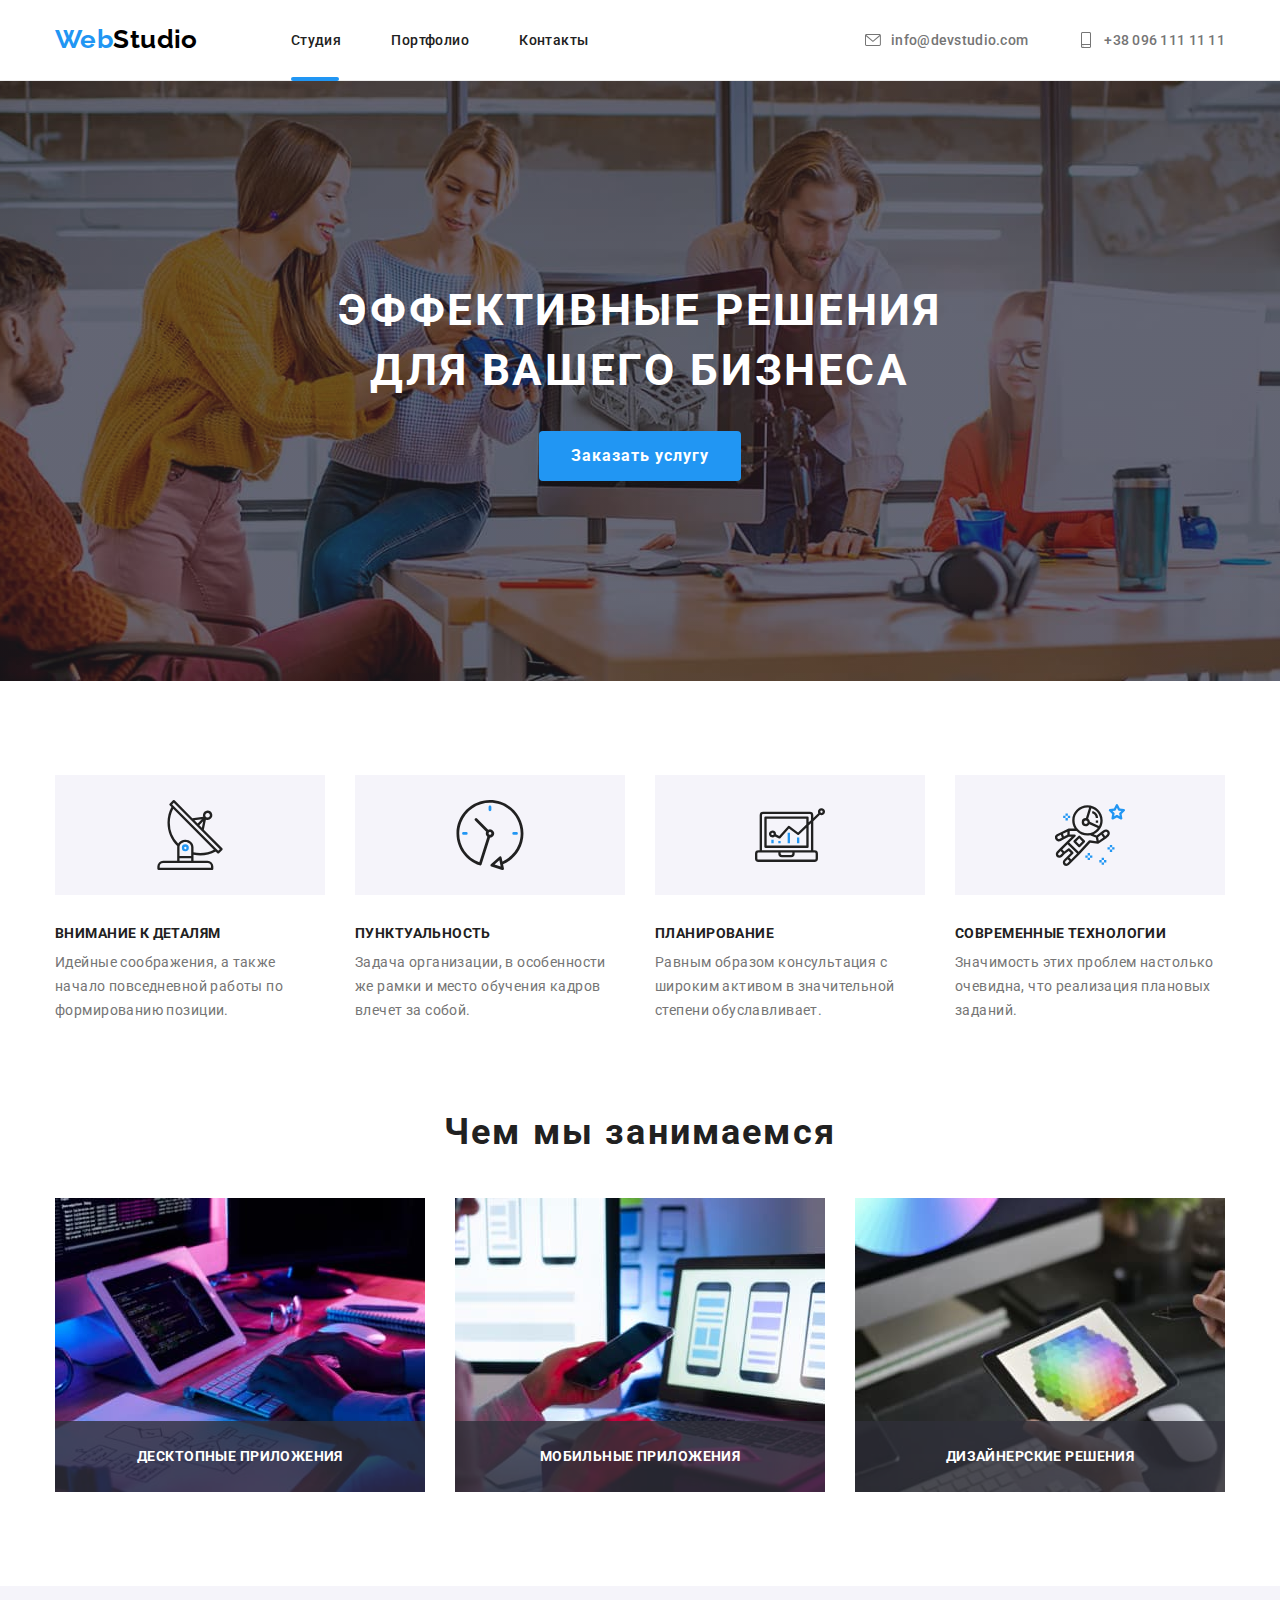
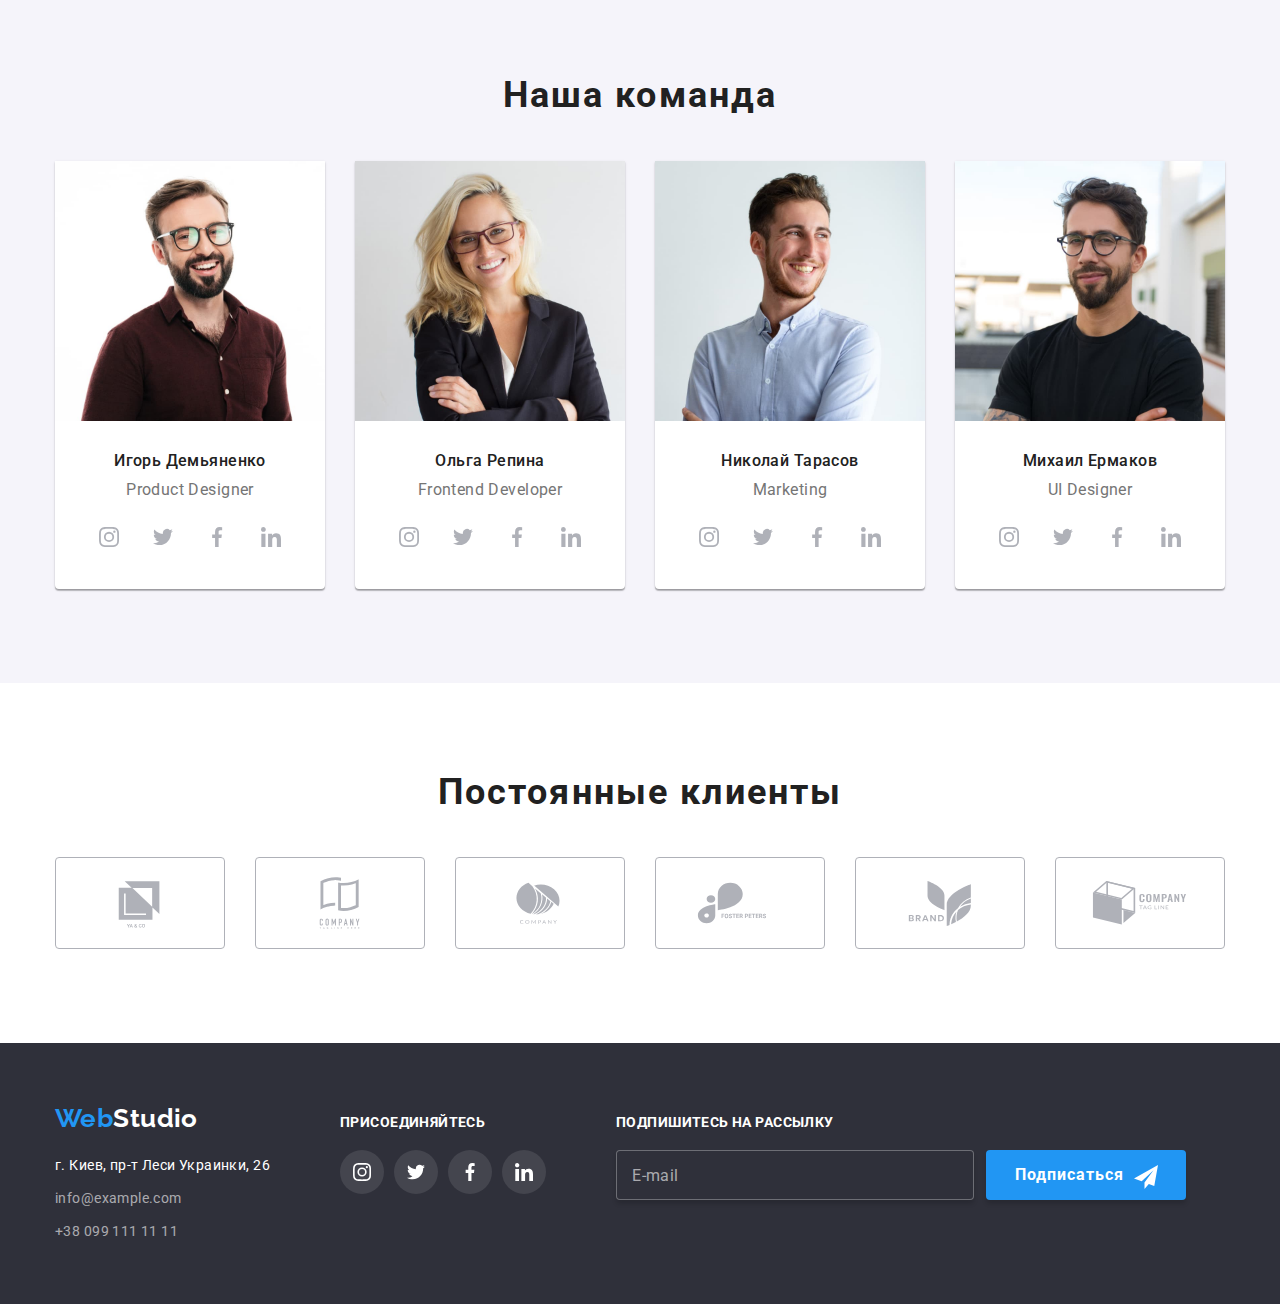
==== index.html @ ffccc37c "Зроблено БЕМ" ====
<!DOCTYPE html>
<html lang="ru-UA">
<head>
    <meta charset="UTF-8">
    <meta http-equiv="X-UA-Compatible" content="IE=edge">
    <meta name="viewport" content="width=device-width, initial-scale=1.0">
    <title>Студия</title>
    <link rel="preconnect" href="https://fonts.googleapis.com">
    <link rel="preconnect" href="https://fonts.gstatic.com" crossorigin>
    <link href="https://fonts.googleapis.com/css2?family=Raleway:wght@700&family=Roboto:wght@400;500;700;900&display=swap" rel="stylesheet">
    <link rel="stylesheet" href="https://cdnjs.cloudflare.com/ajax/libs/modern-normalize/1.1.0/modern-normalize.min.css">
    <link rel="stylesheet" href="./сss/styles.css">
    <link rel="stylesheet" href="./css/main.min.css">
</head>
<body>
    <header class="header">
        <div class="container">
            <div class="header-inner">
                <nav class="nav">
                    <a class="logo-header" href="/index.html">Web<span class="logo-header-text">Studio</span></a>
                    <ul class="nav-menu">
                        <li class="nav-menu__item">
                            <div class="nav-link">
                                <a class="nav-menu__link current" href="./index.html">Студия</a>
                            </div>
                        </li>
                        <li class="nav-menu__item">
                            <a class="nav-menu__link" href="./portfolio.html">Портфолио</a>
                        </li>
                        <li class="nav-menu__item">
                            <a class="nav-menu__link"  href="#">Контакты</a>
                        </li>
                    </ul>
                </nav>
                    <ul class="menu-сontacts">
                        <li class="menu-contacts__item">
                            <a class="menu-contacts__link" href="mailto:info@devstudio.com">
                                <svg class="menu-contacts__icon" aria-hidden="true">
                                    <use href="./images/icons.svg#icon-envelope"></use>
                                </svg>
                                info@devstudio.com
                            </a>
                        </li>
                        <li class="menu-contacts__item">                            
                            <a class="menu-contacts__link" href="tel:+380961111111">
                                <svg class="menu-contacts__icon" aria-hidden="true">
                                    <use href="./images/icons.svg#icon-smartphone"></use>
                                </svg>
                                +38 096 111 11 11
                        </a>
                        </li>
                    </ul>
            </div>
        </div>  
    </header>
    <main class="main">
        <section class="hero-section section overlay">
            <div class="container">
                <h1 class="hero-section__title">Эффективные решения для вашего бизнеса</h1>
                <button class="hero-section__button" type="button" data-modal-open >Заказать услугу</button>
            </div>
        </section>
        <section class="especially-section section">
            <div class="container">
                <h2 class="title visually-hidden">Особенности</h2>
            <ul class="especially-section__list">
                <li class="especially-section__item"> 
                    <div class="especially-item">
                        <svg class="especiall-item__icon">
                            <use href="./images/icons.svg#icon-antenna"></use>
                        </svg>
                    </div>
                    <h3 class="especially-section__name">Внимание к деталям</h3>
                    <p class="especially-section__text">Идейные соображения, а также начало повседневной работы по формированию позиции.</p>
                </li>
                <li class="especially-section__item"> 
                    <div class="especially-item">
                        <svg class="especiall-item__icon">
                            <use href="./images/icons.svg#icon-clock"></use>
                        </svg>
                    </div>
                    <h3 class="especially-section__name">Пунктуальность</h3>
                    <p class="especially-section__text">Задача организации, в особенности же рамки и место обучения кадров влечет за собой.</p>    
                </li>
                <li class="especially-section__item">
                    <div class="especially-item">
                        <svg class="especiall-item__icon">
                            <use href="./images/icons.svg#icon-diagram"></use>
                        </svg>
                    </div>
                    <h3 class="especially-section__name">Планирование</h3>
                    <p class="especially-section__text">Равным образом консультация с широким активом в значительной степени обуславливает.</p>
                </li>
                <li class="especially-section__item"> 
                    <div class="especially-item">
                        <svg class="especiall-item__icon">
                            <use href="./images/icons.svg#icon-astronaut"></use>
                        </svg>
                    </div>
                    <h3 class="especially-section__name">Современные технологии</h3>
                    <p class="especially-section__text">Значимость этих проблем настолько очевидна, что реализация плановых заданий.</p>
                </li>
            </ul>
            </div>
        </section>
        <section class="do-section do-section-do section">
            <div class="container">
                <h2 class="title">Чем мы занимаемся</h2>
                <ul class="do-section__list">
                    <li class="do-section__item">
                        <div class="do-thumb">
                            <img src="./images/box1.jpg" width="370" height="295" alt="Десктопные приложения">
                            <div class="do-thumb__list">
                            <p class="do-thumb__description">Десктопные приложения</p>
                            </div>
                        </div>
                    </li>
                    <li class="do-section__item">
                        <div class="do-thumb">
                            <img src="./images/box2.jpg" width="370" height="295" alt="Мобильные приложения">
                            <div class="do-thumb__list">
                            <p class="do-thumb__description">Мобильные приложения</p>
                            </div>
                        </div>
                    </li>
                    <li class="do-section__item">
                        <div class="do-thumb">
                            <img src="./images/box3.jpg" width="370" height="295" alt="Дизайнерские решения">
                            <div class="do-thumb__list">
                            <p class="do-thumb__description">Дизайнерские решения</p>
                            </div>
                        </div>
                    </li>
                </ul>
            </div>          
        </section>
        <section class="comand-section section">
            <div class="container">
                <h2 class="title">Наша команда</h2>
                <ul class="comand-section__list">
                    <li class="comand-section__item">
                        <img class="comand-section__image" src="./images/img1.jpg" width="270" height="260" alt="Игорь Демьяненко Product Designer">
                        <h3 class="comand-section__subtitle">Игорь Демьяненко</h3>
                        <p class="comand-section__description">Product Designer</p>
                        <ul class="comand-section-actions__list">
                            <li class="comand-section-actions__item">
                                <a class="button-icon" href="#">
                                    <svg class="button-icon-social">
                                        <use href="./images/icons.svg#icon-instagram"></use>
                                    </svg>
                                </a>
                            </li>
                            <li class="comand-section-actions__item">
                                <a class="button-icon" href="#">
                                    <svg class="button-icon-social">
                                        <use href="./images/icons.svg#icon-twitter"></use>
                                    </svg>
                                </a>
                            </li>
                            <li class="comand-section-actions__item">
                                <a class="button-icon" href="#">
                                    <svg class="button-icon-social">
                                        <use href="./images/icons.svg#icon-facebook"></use>
                                    </svg>
                                </a>
                            </li>
                            <li class="comand-section-actions__item">
                                <a class="button-icon" href="#">
                                    <svg class="button-icon-social">
                                        <use href="./images/icons.svg#icon-linkedin"></use>
                                    </svg>
                                </a>
                            </li>          
                        </ul>
                    </li>
                    <li class="comand-section__item">
                        <img class="comand-section__image" src="./images/img2.jpg" width="270" height="260" alt="Ольга Репина Frontend Developer">
                        <h3 class="comand-section__subtitle">Ольга Репина</h3> 
                        <p class="comand-section__description">Frontend Developer</p>
                        <ul class="comand-section-actions__list">
                            <li class="comand-section-actions__item">
                                <a class="button-icon" href="#">
                                    <svg class="button-icon-social">
                                        <use href="./images/icons.svg#icon-instagram"></use>
                                    </svg>
                                </a>
                            </li>
                            <li class="comand-section-actions__item">
                                <a class="button-icon" href="#">
                                    <svg class="button-icon-social">
                                        <use href="./images/icons.svg#icon-twitter"></use>
                                    </svg>
                                </a>
                            </li>
                            <li class="comand-section-actions__item">
                                <a class="button-icon" href="#">
                                    <svg class="button-icon-social">
                                        <use href="./images/icons.svg#icon-facebook"></use>
                                    </svg>
                                </a>
                            </li>
                            <li class="comand-section-actions__item">
                                <a class="button-icon" href="#">
                                    <svg class="button-icon-social">
                                        <use href="./images/icons.svg#icon-linkedin"></use>
                                    </svg>
                                </a>
                            </li>          
                        </ul>
                    </li>
                    <li class="comand-section__item">
                        <img class="comand-section__image" src="./images/img3.jpg" width="270" height="260" alt="Николай Тарасов Marketing">
                        <h3 class="comand-section__subtitle">Николай Тарасов</h3>
                        <p class="comand-section__description">Marketing</p>
                        <ul class="comand-section-actions__list">
                            <li class="comand-section-actions__item">
                                <a class="button-icon" href="#">
                                    <svg class="button-icon-social">
                                        <use href="./images/icons.svg#icon-instagram"></use>
                                    </svg>
                                </a>
                            </li>
                            <li class="comand-section-actions__item">
                                <a class="button-icon" href="#">
                                    <svg class="button-icon-social">
                                        <use href="./images/icons.svg#icon-twitter"></use>
                                    </svg>
                                </a>
                            </li>
                            <li class="comand-section-actions__item">
                                <a class="button-icon" href="#">
                                    <svg class="button-icon-social">
                                        <use href="./images/icons.svg#icon-facebook"></use>
                                    </svg>
                                </a>
                            </li>
                            <li class="comand-section-actions__item">
                                <a class="button-icon" href="#">
                                    <svg class="button-icon-social">
                                        <use href="./images/icons.svg#icon-linkedin"></use>
                                    </svg>
                                </a>
                            </li>          
                        </ul>
                    </li>
                    <li class="comand-section__item">
                        <img class="comand-section__image" src="./images/img4.jpg" width="270" height="260" alt="Михаил Ермаков UI Designer">
                        <h3 class="comand-section__subtitle">Михаил Ермаков</h3>
                        <p class="comand-section__description">UI Designer</p>   
                        <ul class="comand-section-actions__list">
                            <li class="comand-section-actions__item">
                                <a class="button-icon" href="#">
                                    <svg class="button-icon-social">
                                        <use href="./images/icons.svg#icon-instagram"></use>
                                    </svg>
                                </a>
                            </li>
                            <li class="comand-section-actions__item">
                                <a class="button-icon" href="#">
                                    <svg class="button-icon-social">
                                        <use href="./images/icons.svg#icon-twitter"></use>
                                    </svg>
                                </a>
                            </li>
                            <li class="comand-section-actions__item">
                                <a class="button-icon" href="#">
                                    <svg class="button-icon-social">
                                        <use href="./images/icons.svg#icon-facebook"></use>
                                    </svg>
                                </a>
                            </li>
                            <li class="comand-section-actions__item">
                                <a class="button-icon" href="#">
                                    <svg class="button-icon-social">
                                        <use href="./images/icons.svg#icon-linkedin"></use>
                                    </svg>
                                </a>
                            </li>          
                        </ul>
                    </li>
                </ul>
            </div>            
        </section>
        <section class="clients-section section">
            <div class="container">
                <h2 class="title">Постоянные клиенты</h2>
                <ul class="clients-sections__list">
                   <li class="clients-sections__item">
                    <a class="clients-sections__link">
                        <svg class="clients-sections__logo">
                            <use href="./images/icons.svg#icon-client1"></use>
                        </svg>
                    </a>
                   </li>  
                   <li class="clients-sections__item">
                    <a class="clients-sections__link">
                        <svg class="clients-sections__logo">
                            <use href="./images/icons.svg#icon-client2"></use>
                        </svg>
                    </a>
                   </li>  
                   <li class="clients-sections__item">
                    <a class="clients-sections__link">
                        <svg class="clients-sections__logo">
                            <use href="./images/icons.svg#icon-client3"></use>
                        </svg>
                    </a>
                   </li>  
                   <li class="clients-sections__item">
                    <a class="clients-sections__link">
                        <svg class="clients-sections__logo">
                            <use href="./images/icons.svg#icon-client4"></use>
                        </svg>
                    </a>
                   </li>  
                   <li class="clients-sections__item">
                    <a class="clients-sections__link">
                        <svg class="clients-sections__logo">
                            <use href="./images/icons.svg#icon-client5"></use>
                        </svg>
                    </a>
                   </li>  
                   <li class="clients-sections__item">
                    <a class="clients-sections__link">
                        <svg class="clients-sections__logo">
                            <use href="./images/icons.svg#icon-client6"></use>
                        </svg>
                    </a>
                   </li>   
                </ul>
            </div>          
        </section>
    </main>
    <footer class="footer">
        <div class="container container-footer">
            <div class="footer__inner">
                <a class="footer__logo" href="/index.html">Web<span class="logo-footer-text">Studio</span></a>
                <address class="footer-contacts">
                <ul class="footer-contacts__list" >
                   <li class="footer-contacts__item">
                    <a class="footer-contacts__link--start" href="#">г. Киев, пр-т Леси Украинки, 26</a>
                    </li>
                   <li class="footer-contacts__item">
                    <a class="footer-contacts__link" href="mailto:info@example.com">info@example.com</a>
                    </li>
                   <li class="footer-contacts__item">
                    <a class="footer-contacts__link" href="tel:+380991111111">+38 099 111 11 11</a>
                    </li>
                </ul>
                </address>
            </div>
            <div class="footer__inner">
                <p class="footer__description">присоединяйтесь</p>
                <ul class="footer-social__list">
                    <li class="footer-social__item">
                        <a class="footer-social__link" href="#">
                            <svg class="footer-social__icon">
                                <use href="./images/icons.svg#icon-instagram"></use>
                            </svg>
                        </a>
                    </li>
                    <li class="footer-social__item">
                         <a class="footer-social__link" href="#">
                            <svg class="footer-social__icon">
                                <use href="./images/icons.svg#icon-twitter"></use>
                            </svg>
                        </a>
                    </li>
                    <li class="footer-social__item">
                        <a class="footer-social__link" href="#">
                            <svg class="footer-social__icon">
                                <use href="./images/icons.svg#icon-facebook"></use>
                            </svg>
                        </a>
                    </li>
                    <li class="footer-social__item">
                        <a class="footer-social__link" href="#">
                            <svg class="footer-social__icon">
                                <use href="./images/icons.svg#icon-linkedin"></use>
                            </svg>
                        </a>
                    </li>          
                </ul>
            </div>
            <div class="footer__inner">
                <p class="footer__description">Подпишитесь на рассылку</p>
                <form class="footer__form" name="main-form-footer" autocomplete="on">
                    <div class="form-field-footer">
                        <label for="mail" class="form-field-footer__label"></label>
                        <input type="email" class="form-field-footer__input" name="mail" id="mail" placeholder="E-mail"/>
                    </div>
                    <div class="form-field-footer">
                        <button class="form-field-footer__button-submit" type="submit">Подписаться</button>
                        <svg class="form-field-footer__button-icon" aria-hidden="true">
                            <use href="./images/icons.svg#icon-icon-send"></use>
                        </svg>
                    </div>
                </form>                           
                
            </div>
        </div>       
    </footer> 
    <div class="backdrop is-hidden" data-modal>
        <div class="modal">
            <button class="modal__button" type="button" data-modal-close>
                <svg class="modal__button-close" aria-hidden="true">
                    <use href="./images/icons.svg#close-icon"></use>
                </svg>
            </button>
            <div class="modal-container">
                <p class="title-form">Оставьте свои данные, мы вам перезвоним</p>
                <form class="form modal-form" name="main-form" autocomplete="on">
                    <div class="form-field">
                        <label for="user-name" class="form-field__label">Имя</label>
                        <input type="text" class="form-field__input"  name="user-name" id="user-name" placeholder=" "/>
                        <svg class="form-field__modal-icon" aria-hidden="true">
                            <use href="./images/icons.svg#icon-person-modal"></use>
                        </svg>
                    </div>

                    <div class="form-field">
                        <label for="tel" class="form-field__label">Телефон</label>
                        <input type="tel" class="form-field__input" name="tel" id="tel" placeholder=" "/>
                        <svg class="form-field__modal-icon" aria-hidden="true">
                            <use href="./images/icons.svg#icon-phone-modal"></use>
                        </svg>
                    </div>

                    <div class="form-field">
                        <label for="email" class="form-field__label">Почта</label>
                        <input type="email" class="form-field__input" name="mail" id="email" placeholder=" "/>
                        <svg class="form-field__modal-icon" aria-hidden="true">
                            <use href="./images/icons.svg#icon-email-modal"></use>
                        </svg>
                    </div>
                    <div class="form-field">
                        <label for="coment" class="form-field__label">Комментарий</label>
                        <textarea class="form-field__coment" name="coment" id="coment" rows="1" placeholder="Введите текст"></textarea>
                    </div>               
                    <div class="form-field-checkbox">
                        <label class="checkbox">
                            <input type="checkbox" class="checkbox__input visually-hidden"  name="terms-condition" value="html"/>
                            <svg class="checkbox__icon" aria-hidden="true">
                                <use href="./images/icons.svg#icon-icon-check"></use>
                            </svg>
                            <span class="checkbox__description">Соглашаюсь с рассылкой и принимаю</span> 
                            <a class="checkbox__link" href="#">Условия договора</a>
                            
                        </label>                                                                          
                    </div>
                    <div class="form-field">
                        <button class="button-modal-submit" type="submit">Отправить</button>
                    </div>
                </form>                    
            </div>
        </div>
    </div>


    <script src="./modal.js"></script>  
</body>
</html>
---- сss/styles.css ----
/* Variables */
:root {
    --color-primary: #212121;
    --color-secondary: #FFFFFF;
    --color: #2196F3;
    --color-third: #757575;
    --color-fourth: rgba(255, 255, 255, 0.6);
    --color-logo-header: #000000;
    --color-logo-footer: #FFFFFF;
    --color-background-primary: #E5E5E5;  
    --color-background-secondary: #2F303A;
    --color-background-third: #FFFFFF;
    --color-background-fourth: #2196F3;
    --color-background-fifth: #F5F4FA;
    --font-family-primary: 'Roboto', sans-serif;
    --font-family-logo: 'Raleway', sans-serif;
    --color-border: #EEEEEE;
    --color-border-hover: #2196F3;
    --color-background-border: #FFFFFF;
    --color-background-images-comand: #FFFFFF;   
    --color-background-border-header: #ECECEC;
    --color-background-icon: #FFFFFF; 
    --color-background-icon-hover: #2196F3;
    --color-icon: #AFB1B8;
    --color-icon-hover: #FFFFFF;
    --color-background-icon-antenna: #F5F4FA;
    --color-border-icon: #AFB1B8;
    --color-icon-smartphone: #757575;
    --color-icon-clients: #AFB1B8;
    --color-icon-clients-hover: #2196F3;
    --color-icon-footer: #FFFFFF;
    --color-portfolio-overlay-text: #FFFFFF;
    --color-background-modal: #FFFFFF;
    --color-background-button-modal: #FFFFFF;
    --color-link-underline: #2196F3;
    --color-do-text: #FFFFFF;
    --color-modal-form-text: #757575;
    --color-modal-form-text-title: #212121;
    --color-modal-button-submit-text: #FFFFFF;
    --color-background-modal-button-submit: #2196F3;
    --color-footer-button-submit-text: #FFFFFF;
    --color-background-footer-button-submit: #2196F3;
    --color-footer-email-text:  rgba(255, 255, 255, 0.6);
    --color-border-modal-input: #2196F3;
    --color-modal-icon: #212121;
    --color-modal-icon-X: #2196F3;
    --color-modal-icon-focus: #2196F3;
    --color-footer-form-icon: #FFFFFF;
    --color-background-modal-icon-checkbox: #2196F3;
    --color-modal-icon-border: #212121;
    --color-modal-icon-checkbox: #FFFFFF;
    --color-modal-link-text: #2196F3;
}


/* Normalize */
html {
    box-sizing: border-box;
    }
 
*,
*::before,
*::after {
    box-sizing: inherit;
}

/* Стили для обнуления верхних отступов у элементов */
h1,
h2,
h3,
h4,
h5,
h6,
p {
    margin: 0;
}

/* Класс для обнуления базовых свойств у списков (ul) 
nav-menu
menu-сontacts
subtitle
image
title-images
address-contacts
filters-item
title-project
address-contacts */
.list {
    list-style: none;
    margin: 0;
    padding: 0;
}

.nav-menu {
    list-style: none;
    margin-right: 0px;
    margin: 0;
}
.
/* Класс для обнуления базовых свойств у ссылок */
.link {
    text-decoration: none;
    color: inherit;
}

/* Свойства для корректного отображения картинок */
img {
    display: block;
    max-width: 100%;
    height: auto;
}

/* Свойства для обнуления курсива у address */
address {
    font-style: normal;
}

ul, ol {
    margin: 0;
    padding: 0;
    list-style-type: none;
}

.do-section-do {
    padding-top: 0;
}

/* Base */
body {
    font-family: var(--font-family-primary);
    color: var(--color-primary);
    background-color: var(--color-secondary);
    font-size: 14px;
    letter-spacing: 0.03em;
}

/* Layouts */
.container {
    width: 1200px;
    margin: 0 auto;
    padding: 0 15px;
}
   
.section {
    background-color: var(--color-secondary) ;
     
}

.section-portfolio {
    background-color: var(--color-secondary);
    padding-top: 100px;
    padding-bottom: 94px;
}

/* UI */
.logo-header {
    font-family: var(--font-family-logo);
    color: var(--color-background-fourth);
    font-weight: 700;
    font-size: 26px;
    line-height: 1.1923;
    text-decoration: none;
    display: block;
    padding-top: 24px;
    padding-bottom: 25px;
    margin-right: 93px;
}

.logo-header-text {
    font-family: var(--font-family-logo);
    color: var(--color-logo-header);
    font-weight: 700;
    font-size: 26px;
    line-height: 1.1923;
    text-decoration: none;
}

.especially-section {
    padding-top: 94px;
    padding-bottom: 94px;
    background-color: var(--color-secondary);
}

.hero-section__title {
    color: var(--color-secondary);
    font-family: var(--font-family-primary);
    font-size: 44px;
    line-height: 1.3636;
    text-align: center;
    letter-spacing: 0.06em;
    text-transform: uppercase;
    max-width: 696px;
    margin: 0 auto;
    margin-bottom: 30px;
}

.title {
    color: var(--color-primary);
    font-family: var(--font-family-primary);
    font-size: 36px;
    line-height: 0.8571;
    text-align: center;
    font-weight: 700;
    letter-spacing: 0.06em;
    margin-bottom: 50px;
}

.visually-hidden {
    position: absolute;
    width: 1px;
    height: 1px;
    margin: -1px;
    border: 0;
    padding: 0;    
    white-space: nowrap;
    clip-path: inset(100%);
    clip: rect(0 0 0 0);
    overflow: hidden;
}   

.hero-section__button {
    padding: 10px 32px;
    color: var(--color-secondary) ;
    background-color: var(--color-background-fourth);
    border: none;
    border-radius: 4px;
    text-align: center;
    font-family: inherit;
    line-height: 1.875;
    font-weight: 700;
    font-size: 16px;
    letter-spacing: 0.06em;
    cursor: pointer;
    display: inline-block;
    margin: 0 auto;
     
    transition: box-shadow 250ms cubic-bezier(0.4, 0, 0.2, 1);
    
}

.hero-section__button:hover {
    box-shadow: 0px 4px 4px rgba(0, 0, 0, 0.15);
}    

.hero-section__button:focus {
    box-shadow: 0px 4px 4px rgba(0, 0, 0, 0.15);
} 

.hero-section__button:active {
    background-color: var(--color-background-fourth);
} 

/* Header */
header {
    background-color: var(--color-background-third);   
    border-bottom: 1px solid var(--color-background-border-header);     
}

.header-inner {
    align-items: center;
    display: flex;
}

/* Menu */
.nav {
    display: flex;
    align-items: center;
}

.nav-menu {
    display: flex;
    align-items: center;
}

.nav-menu__item {
    display: inline-block;
}

.nav-menu__item + .nav-menu__item {
    margin-left: 50px;    
}

.nav-menu__link {
    color: var(--color-primary);
    text-decoration: none;
    line-height: 1.1428;
    font-weight: 500;
    text-align: left;
    display: block;
    padding-top: 32px;
    padding-bottom: 32px;

    transition: color 250ms cubic-bezier(0.4, 0, 0.2, 1);
}

.nav-menu__link:hover {
    color: var(--color);
}

.nav-menu_link:focus {
    color: var(--color);
}

.nav-menu .nav-menu_link.current {
    color: var(--color);
}

/* Menu-contacs */
.menu-сontacts {
    display: flex;
    align-items: center;
    margin-left: auto;
}

.menu-contacts__item + .menu-contacts__item {
    margin-left: 50px;
}

.menu-contacts__link {
    color: var(--color-third);
    text-decoration: none;
    line-height: 1.1428;
    font-weight: 500;
    text-align: left;
    display: flex;
    align-items: center;
    padding-top: 32px;
    padding-bottom: 32px;
    letter-spacing: 0.02em;

    transition: fill 250ms cubic-bezier(0.4, 0, 0.2, 1);
}


.menu-contacts__link:hover {
    color: var(--color);
}

.mmenu-contacts__link:focus {
    color: var(--color);
}

/* Hero section */

.main {

}

.overlay {
    height: 600px;
    max-width: 1600px;
    margin-left: auto;
    margin-right: auto;
    background-image: 
        linear-gradient(
        to right,
        rgba(47, 48, 58, 0.4),
        rgba(47, 48, 58, 0.4)
       ),
       url(../images/Img\ header.jpg);
    background-size: cover;
    background-repeat: no-repeat;
    background-position: center;
    
}

.hero-section {
    background-color: var(--color-background-secondary);
    text-align: center;
    padding-top: 200px;
    padding-bottom: 200px;
}

.hero-title {
    color: var(--color-secondary);
    font-size: 44px;
    text-align: center;
    line-height: 1.3636;
    text-align: center;
    background-color: var(--color-background-secondary);
}

.comand-section {
    background-color: var(--color-background-fifth);
    padding-top: 94px;
    padding-bottom: 94px;
}

.especially-section__list {
    display: flex;
    flex-wrap: wrap;
}

.especially-section__item {
    max-width: 270px;
    margin: 0 auto;
}

.especially-section__item + .especially-section__item {
    margin-left: 30px;  
}

.especially-section__name {
    text-transform: uppercase;
    font-family: var(--font-family-primary);
    color: var(--color-primary);
    font-weight: 700;
    font-size: 14px;
    line-height: 1.1428;
    text-align: left;
    margin-bottom: 10px;
}

.especially-section__text {
    font-family: var(--font-family-primary);
    color: var(--color-third);
    font-weight: 400;
    line-height: 1.7142;
    text-align: left;
}

.do-section {
    padding-top: 0px;
    padding-bottom: 94px;
}

.do-section__list {
    display: flex;
}

.comand-section__image {
    margin-bottom: 30px;
}

.do-section__item {
    flex-wrap: wrap;
}

.do-section__item + .do-section__item {
    margin-left: 30px;
}

.comand-section__list {
    display: flex;
}

.comand-section__item {
    box-shadow: 0px 1px 3px rgba(0, 0, 0, 0.12), 0px 1px 1px rgba(0, 0, 0, 0.14), 0px 2px 1px rgba(0, 0, 0, 0.2);
    border-radius: 0px 0px 4px 4px;
    background-color: var(--color-background-images-comand);
}

.comand-section__item + .comand-section__item {
    margin-left: 30px;
}

.portfolio-thumb__image {
    display: block;
}

.comand-section__subtitle {
    font-family: var(--font-family-primary);
    color: var(--color-primary) ;
    font-weight: 500;
    Font-size: 16px;
    line-height: 1.1875;
    text-align: center;
    margin-bottom: 10px;
}

.comand-section__description {
    font-family: var(--font-family-primary);
    color: var(--color-third) ;
    font-weight: 400;
    font-size: 16px;
    line-height: 1.1875;
    text-align: center;
    margin-bottom: 16px;
}

/* Icon */
.menu-contacts__icon {
    width: 16px;
    height: 16px;
    margin-right: 10px;
    fill: var(--color-icon-smartphone);
  
}

.menu-contacts__link:hover .menu-contacts__icon {
    fill: var(--color-background-icon-hover);
}

.comand-section-actions__list {
    display: flex;
    justify-content: center;
    align-items: center;
    padding: 0;
    margin: 0;
    list-style: none;
    margin-bottom: 30px;
}


.button-icon {
    fill: var(--color-icon);
    background-color: var(--color-background-icon);
    border: none;
    border-radius: 50%;
    display: flex;
    justify-content: center;
    align-items: center;
    margin: 0 auto;
    width: 100%;
    height: 100%;
    cursor: pointer; 

    transition: background-color 250ms cubic-bezier(0.4, 0, 0.2, 1), fill 250ms cubic-bezier(0.4, 0, 0.2, 1);
}

.button-icon-social {
    width: 20px;
    height: 20px;
    fill: var(--color-icon);

    transition: background-color 250ms cubic-bezier(0.4, 0, 0.2, 1), fill 250ms cubic-bezier(0.4, 0, 0.2, 1);
}

.button-icon:hover,
.button-icon:focus {
    background-color: var(--color-background-icon-hover);
    fill: var(--color-icon-hover); }

.button-icon-social:hover,
.button-icon-social:focus {
    fill: var(--color-icon-hover);
    
}

.button-icon:hover .button-icon-social,
.button-icon:focus .button-icon-social {
    fill: var(--color-icon-hover);
    
}

.comand-section-actions__item {
    display: flex;
    width: 44px;
    height: 44px;
    
}

.comand-section-actions__item + .comand-section-actions__item {
    margin-left: 10px;
}



.especially-item {
    color: var(--color-secondary) ;
    background-color: var(--color-background-icon-antenna);
    width: 270px;
    height: 120px; 
    margin-bottom: 30px;
    justify-content: center;
    display: flex;
    align-items: center;
}



.especiall-item__icon {
    width: 70px;
    height: 70px;
   
}





/* Постоянные клиенты */
.clients-section {
    padding-top: 94px;
    padding-bottom: 94px;
}

.clients-sections__list {
    display: flex;
}

.clients-sections__item {
    flex-wrap: wrap;
    padding: 0;
    margin: 0;
    border-radius: 4px;
    border: 1px solid var(--color-border-icon);
    width: 170px;
    height: 92px;
    display: flex;
    fill: var(--color-icon-clients) ;

    transition: fill 250ms cubic-bezier(0.4, 0, 0.2, 1), border 250ms cubic-bezier(0.4, 0, 0.2, 1);
}

.clients-sections__item:hover,
.clients-sections__item:focus {
    fill: var(--color-icon-clients-hover) ;
    border: 1px solid var(--color-border-hover);
}

.clients-sections__item + .clients-sections__item {
margin-left: 30px;
}

.clients-sections__logo {
    width: 106px;
    height: 60px;
    list-style: none;
}

.clients-sections__link {
    display: flex;
    justify-content: center;
    align-items: center;
    width: 170px;
    height: 92px;
}




/* Portfolio */
.section-portfolio__button-filter {
    color: var(--color-primary) ;
    background-color: var(--color-background-fifth);
    border-radius: 4px;
    border: 1px solid var(--color-border);
    text-align: center;
    font-family: inherit;
    line-height: 1.625;
    font-weight: 500;
    font-size: 16px;
    letter-spacing: 0.03em;
    cursor: pointer;
    padding: 6px 22px;

    transition: background-color 250ms cubic-bezier(0.4, 0, 0.2, 1),
                color 250ms cubic-bezier(0.4, 0, 0.2, 1),
                border 250ms cubic-bezier(0.4, 0, 0.2, 1),
                box-shadow 250ms cubic-bezier(0.4, 0, 0.2, 1);
}  

.section-portfolio__button-filter:hover {
    background-color: var(--color-background-fourth);
    color: var(--color-secondary);
    border: 1px solid var(--color-border-hover);
    box-shadow: 0px 3px 1px rgba(0, 0, 0, 0.1), 0px 1px 2px rgba(0, 0, 0, 0.08), 0px 2px 2px rgba(0, 0, 0, 0.12);
}    

.section-portfolio__button-filter:focus {
    background-color: var(--color-background-fourth);
    color: var(--color-secondary);
    border: 1px solid var(--color-border-hover);
    box-shadow: 0px 3px 1px rgba(0, 0, 0, 0.1), 0px 1px 2px rgba(0, 0, 0, 0.08), 0px 2px 2px rgba(0, 0, 0, 0.12);
} 

.button:active {
    background-color: var(--color-background-fourth);
    color: var(--color-secondary);
} 

.section-portfolio__item-filter {
    display: flex;
    justify-content: center;
}

.section-portfolio__item-filter +.section-portfolio__item-filter {
    margin-left: 8px;
}

.section-portfolio__list-filter {
    font-family: var(--font-family-primary);
    color: var(--color-primary);
    font-style: medium;
    font-size: 16px;
    line-height: 1.625;
    text-align: center;
    display: flex;
    justify-content: center;
    margin-bottom: 50px;
   
    transition: color 250ms cubic-bezier(0.4, 0, 0.2, 1);
}

.section-portfolio__list-filter:hover {
    color: var(--color-secondary);
}

.section-portfolio__list-filter:focus {
    color: var(--color-secondary);
}

.section-portfolio__list-project {
    flex-wrap: wrap;
    display: flex;
}

.portfolio-project-item {
    border-left: 1px solid var(--color-border);
    border-right: 1px solid var(--color-border);
    border-bottom: 1px solid var(--color-border);
    background-color: var(--color-background-border) ;
    padding: 20px 24px;
}

.section-portfolio__item-project {
    font-family: var(--font-family-primary);
    color: var(--color-primary) ;
    font-weight: 700;
    font-size: 18px;
    line-height: 2.0;
    letter-spacing: 0.06em;
    width: 370px;
    margin-right: 30px;
    margin-bottom: 30px;
    
    
    
}

.portfolio-project-item__name {
    font-family: var(--font-family-primary);
    color: var(--color-primary) ;
    font-weight: 700;
    Font-size: 18px;
    line-height: 2.0;
    letter-spacing: 00.06em;
    text-align: left;
    width: 322px;
    margin-right: 30px;
    margin-bottom: 4px;}

.section-portfolio__item-project:nth-child(3n) {
    margin-right: 0px;   
}

.section-portfolio__item-project:nth-last-child(-n +3) {
    margin-bottom: 0px;   
}


.portfolio-project-item__description {
    font-family: var(--font-family-primary);
    color: var(--color-third) ;
    font-weight: 400;
    Font-size: 16px;
    line-height: 1.875;
    text-align: left;
    margin-top: 0;
    margin-bottom: 0px;
}

.section-portfolio__link {
    display: block;
    
    

    transition: box-shadow 250ms cubic-bezier(0.4, 0, 0.2, 1);
}

.section-portfolio__link:hover,
.section-portfolio__link:focus {
    box-shadow: 0px 1px 1px rgba(0, 0, 0, 0.12), 0px 4px 4px rgba(0, 0, 0, 0.06), 1px 4px 6px rgba(0, 0, 0, 0.16);

}
/* Overlay */
.portfolio-thumb {
    position: relative;
    /*display: flex;
    width: 370px;
    margin:0 auto;
    padding: 0px; */
    overflow: hidden;
    
        
    /*transition: transform 250ms cubic-bezier(0.4, 0, 0.2, 1);*/
}

.portfolio-thumb::before {
    position: absolute;
    top: 0;
    left: 0;
    right: 0;
    bottom: 0;
    content: '';
           
    
}
.portfolio-thumb-overlay {
    position: absolute;
    width: 100%;
    height: 100%;
    padding: 63px 24px;
    background-color: rgba(33, 150, 243, 0.9);
    top: 0;
    left: 0;
    transform: translateY(101%);

    transition: transform 250ms cubic-bezier(0.4, 0, 0.2, 1);

    /*display: none;
    width: 370px;
    height: 294px;
    justify-content: center;
    align-items: center;
    background: rgba(33, 150, 243, 0.9);
    bottom: 0px;
    padding: 63px 24px;
    left: 0;
    bottom: 0;
    top: 0;*/
    
}



.portfolio-thumb-overlay__description {
    font-family: var(--font-family-primary);
    color: var(--color-portfolio-overlay-text) ;
    size: 18px;
    font-weight: 400;
    font-style: normal;
    font-size: 18px;
    line-height: 1.5555;
    text-align: left;
    letter-spacing: 0.03em;
    text-shadow: 0px 4px 4px rgba(0, 0, 0, 0.25);
    max-width: 322px;
    max-height: 168px;
    margin: 0 auto;
    position: absolute;  

}
.section-portfolio__link:hover .portfolio-thumb-overlay  {
    transform: translateY(0%);
}

/* Footer */
footer {
    background-color: var(--color-background-secondary);
    padding: 60px 0;    
}

.container-footer {
    display: flex;
    align-items: baseline;
}

.footer__inner {
    display: flex;
    flex-direction: column;
      
}

.footer__logo {
    font-family: var(--font-family-logo) ;
    color: var(--color-background-fourth);
    font-weight: 700;
    font-size: 26px;
    line-height: 1.1923;
    text-decoration: none;
    margin-bottom: 20px;
    display: block;
}

.logo-footer-text {
    font-family: var(--font-family-logo) ;
    color: var(--color-logo-footer);
    font-weight: 700;
    font-size: 26px;
    line-height: 1.1923;
    text-decoration: none;
}

.footer-contacts {
    display: flex;
    flex-direction: column;
    margin-top: 0px;
}

.footer-contacts-list {
    display: flex;
    flex-direction: column;
}

.footer-contacts__item {
    display: block;
}

.footer-contacts__item + .footer-contacts__item {
    margin-top: 9px;
}

.footer-contacts__link--start {
    color: var(--color-secondary); 
    font-weight: 400;
    text-decoration: none;
    line-height: 1.7142;
    text-align: left;
    font-style: normal;

    transition: color 250ms cubic-bezier(0.4, 0, 0.2, 1);
}

.footer-contacts__link {
    color: var(--color-fourth);
    text-decoration: none;
    font-weight: 400;
    line-height: 1.7142;
    text-align: left;
    font-style: normal;

    transition: color 250ms cubic-bezier(0.4, 0, 0.2, 1);
}

.footer-contacts__link--start:hover,
.footer-contacts__link:hover {
    color: var(--color);
}

.footer-contacts__link--start:focus,
.footer-contacts__link:focus {
    color: var(--color);
}

/* Icon-footers  */

.footer-social__list {
    display: flex;
    justify-content: center;
    align-items: center;
    list-style: none;
}

.footer-social__link {
    color: var(--color-icon-footer) ;
    background-color: rgba(255, 255, 255, 0.1);
    border: none;
    border-radius: 50%;
    display: flex;
    width: 100%;
    height: 100%;
    cursor: pointer; 
    align-items: center;
    justify-content: center;

    transition: background-color 250ms cubic-bezier(0.4, 0, 0.2, 1),
                box-shadow 250ms cubic-bezier(0.4, 0, 0.2, 1);
}

.footer-social__link:hover,
.footer-social__link:focus {
    background-color: var(--color-background-icon-hover);
    box-shadow: 0px 4px 4px rgba(0, 0, 0, 0.25);
}

.footer-social__icon {
    width: 20px;
    height: 18px;
    fill: var(--color-icon-footer);

    transition: fill 250ms cubic-bezier(0.4, 0, 0.2, 1);        
}

.footer-social__icon:hover,
.footer-social__icon:focus {
    fill: var(--color-icon-hover);
}

.footer-social__item {
    width: 44px;
    height: 44px;
    display: flex;       
}

.footer-social__item + .footer-social__item {
    margin-left: 10px;
}

.footer__description {
    text-transform: uppercase;    
    font-family: var(--font-family-primary);
    color: var(--color-secondary);
    font-weight: 700;
    font-size: 14px;
    line-height: 1.1428;
    text-align: left;
    margin-bottom: 20px;
}

/*Form footer*/

.footer__form {
    display: flex;
    width: 570px;
    margin-left: auto;
    margin-right: auto;
    padding: 0px;
}

.form-field-footer {
    
    display: flex;
    margin-bottom: 0px;
    padding: 0;
    
    position: relative;
    
}

.form-field-footer__input {
    margin: 0;
    padding: 15px;
    border: 1px solid rgba(255, 255, 255, 0.3);
    box-shadow: 0px 4px 4px rgba(0, 0, 0, 0.15);
    border-radius: 4px;
    margin-right: 12px;
    width: 358px;
    height: 50px;
    background-color: #2F303A;    
    text-align: left;  
    font-family: var(--font-family-primary);
    color: var(--color-footer-email-text);
    font-weight: 400;
    font-size: 16px;
    line-height: 1.25;
    letter-spacing: 0.03em;
    outline: none;
}

.form-field-footer__label {
    
}

.form-field-footer__button-submit {
    padding: 10px 29px;
    color: var(--color-footer-button-submit-text) ;
    background-color: var(--color-background-footer-button-submit);
    border: none;
    border-radius: 4px;
    box-shadow: 0px 4px 4px rgba(0, 0, 0, 0.15);
    text-align: center;
    font-family: inherit;
    line-height: 1.875;
    font-weight: 700;
    font-size: 16px;
    letter-spacing: 0.06em;
    cursor: pointer;
    display: inline-flex;
    margin: 0 auto;
    position: absolute;
    width: 200px;
    height: 50px;
}

.form-field-footer__button-submit::after {
    content: '';
    display: inline-block;
    width: 24px;
    height: 24px;
    background-color: var(--color-link-underline);
    position: absolute;
    right: 28px;
    /*background-image: url('../images/icon_send.svg');*/
    margin-left: 10px;
}

.form-field-footer__button-icon {
    position: absolute;
    bottom: 11px;
    left: 148px;
    display: inline-block;
    width: 24px;
    height: 24px;
    fill: var(--color-footer-form-icon);
}

.footer__inner + .footer__inner {
    margin-left: 70px;
    }

.form-field-footer__input::placeholder {
    text-align: left;         
    font-family: var(--font-family-primary);
    color: var(--color-footer-email-text);
    font-weight: 400;
    font-size: 16px;
    line-height: 1.25;
    letter-spacing: 0.03em;
    
}

   

















/* Modal*/

.backdrop {
    position: fixed;
    top: 0;
    left: 0;
    width: 100%;
    height: 100%;
    background-color: rgba(0, 0, 0, 0.2);
    transition: opacity 0.5s, visibility 0.5s;
    transition-duration: 250ms;
    transition-timing-function: cubic-bezier(0.4, 0, 0.2, 1);
    
}

.modal {
    position: absolute;
    top: 50%;
    left: 50%;
    transform: translate(-50%, -50%);
    width: 528px;
    height: 581px;
    background-color: var(--color-background-modal);
    border-radius: 4px;
    padding: 40px;
    
}

.backdrop.is-hidden {
    opacity: 0;
    pointer-events: none;
   
}

.modal__button {
    position: absolute;
    top: 14px;
    right: 14px;
    fill: black;
    background-color: var(--color-background-button-modal);
    border: 1px solid rgba(0, 0, 0, 0.1);
    border-radius: 50%;
    width: 30px;
    height: 30px;
    cursor: pointer;
    display: flex;
    justify-content: center;
    align-items: center;
    margin: 0;
    
}

    
.modal__button-close {
    width: 18px;
    height: 18px;
    fill: black;

    transition: fill 250ms cubic-bezier(0.4, 0, 0.2, 1);
}

.modal__button-close:hover {
    fill: var(--color-modal-icon-X);
    
}
.nav-link {
    position: relative;
}

.link-nav-portfolio {
    position: relative;
}



.nav-link::after {
    content: '';
    display: block;
    width: 48px;
    height: 4px;
    background-color: var(--color-link-underline);
    position: absolute;
    left: 0;
    bottom: -1px;
    border-radius: 2px;
}
    
.link-nav-portfolio::after {
    content: '';
    display: block;
    width: 78px;
    height: 4px;
    background-color: var(--color-link-underline);
    position: absolute;
    left: 0;
    bottom: -1px;
    border-radius: 2px;
}   
   
.form {
    width: 448px;
    margin-left: auto;
    margin-right: auto;
    padding: 0px;
}

.form-field {
    display: flex;
    flex-direction: column;
    
    padding: 0;
    position: relative;

    outline: none;
   
}

.form-field + .form-field {
    
    margin-top: 10px;
    
   
}

/*.form-field input {
    margin: 0;
    padding: 10px;
    border: 1px solid rgba(33, 33, 33, 0.2);
    border-radius: 4px;

    
}*/


/*.form-field label {
    margin-bottom: 4px;
    font-family: var(--font-family-primary);
    font-weight: 400;
    font-size: 12px;
    line-height: 1.1666;
    text-align: left;
    letter-spacing: 0.01em;
    color: var(--color-modal-form-text)  ;
}*/

/*.form-field input::placeholder {
    text-align: left;
}*/

.form-field__label {

    margin-bottom: 4px;
    font-family: var(--font-family-primary);
    font-weight: 400;
    font-size: 12px;
    line-height: 1.1666;
    text-align: left;
    letter-spacing: 0.01em;
    color: var(--color-modal-form-text)  ;
    display: flex;
    align-items: center;
}



.form-field__input {
    position: relative;
    width: 100%;
    margin: 0;
    padding: 10px 42px;
    border: 1px solid rgba(33, 33, 33, 0.2);
    border-radius: 4px;
    

    transition: border 250ms cubic-bezier(0.4, 0, 0.2, 1);
}

.form-field__input:focus {
    border: 1px solid #2196F3;
    outline: none;
}

.form-field__input:focus ~ .form-field__modal-icon {
    fill: var(--color-modal-icon-focus);
}
textarea {
    resize: none;
    
}

.form-field__coment {
    padding: 12px 16px;
    border: 1px solid rgba(33, 33, 33, 0.2);
    border-radius: 4px;
    width: 448px;
    height: 120px;
    font-family: var(--font-family-primary);
    color: rgba(117, 117, 117, 0.5);
    font-weight: 400;
    font-size: 12px;
    line-height: 1.1666;
    text-align: left;
    margin-bottom: 4px;
    letter-spacing: 0.01em;

    transition: border 250ms cubic-bezier(0.4, 0, 0.2, 1);
}

.form-field__coment:focus {
    border: 1px solid #2196F3;
    outline: none;
}
  

.title-form {
    font-family: var(--font-family-primary);
    color: var(-color-modal-form-text-title);
    font-weight: 700;
    font-size: 20px;
    line-height: 1.15;
    text-align: center;
    margin-bottom: 10px;
    letter-spacing: 0.03em;
}


/*.button-submit {
    padding: 10px 55px;
    color: var(--color-modal-button-submit-text) ;
    background-color: var(--color-background-modal-button-submit);
    border: none;
    border-radius: 4px;
    box-shadow: 0px 1px 3px rgba(0, 0, 0, 0.12), 0px 1px 1px rgba(0, 0, 0, 0.14), 0px 2px 1px rgba(0, 0, 0, 0.2);
    text-align: center;
    font-family: inherit;
    line-height: 1.875;
    font-weight: 700;
    font-size: 16px;
    letter-spacing: 0.06em;
    cursor: pointer;
    display: inline-block;
    margin: 0 auto;
    position: relative;
} */

.button-modal-submit {
    padding: 10px 55px;
    color: var(--color-modal-button-submit-text) ;
    background-color: var(--color-background-modal-button-submit);
    border: none;
    border-radius: 4px;
    box-shadow: 0px 4px 4px rgba(0, 0, 0, 0.15);
    text-align: center;
    font-family: inherit;
    line-height: 1.875;
    font-weight: 700;
    font-size: 16px;
    letter-spacing: 0.06em;
    cursor: pointer;
    display: inline-block;
    margin: 0 auto;
    position: relative;
    
    
}




/* Modal icon*/

.form-field__modal-icon {
    position: absolute;
    bottom: 11px;
    left: 12px;
    right: 12px;
    display: inline-block;
    width: 18px;
    height: 18px;
    background-color: #FFFFFF;
    fill: var(--color-modal-icon);
}



/* чем мизанимаємся */
.do-thumb {
    position: relative;
    display: flex;
    width: 370px;
    margin:0 auto;
    padding: 0px;       
}
.do-thumb__list {
    position: absolute;
    display: flex;
    width: 370px;
    height: 71px;
    justify-content: center;
    align-items: center;
    background: rgba(47, 48, 58, 0.8);
    bottom: 0px;
}

.do-thumb__description {
    font-family: var(--font-family-primary);
    color: var(--color-do-text) ;
    size: 14px;
    font-weight: 700;
    font-style: normal;
    font-size: 14px;
    line-height: 1.1428;
    text-align: center;
    letter-spacing: 0.03em;
    text-transform: uppercase;
}



/*
 <div class="form-field">
                        <label for="policy" class="form-label">Соглашаюсь с рассылкой и принимаю Условия договора</label>
                        <input type="checkbox" class="form-input"  name="policy" id="policy" placeholder=" "/>
                        
                    </div>*/


/* Checkbox */

.form-field-checkbox {
    display: flex;

    width: 100%;
    height: 24px;

    margin-bottom: 30px;
    margin-top: 10px;
    padding: 0;
    
    position: relative;
    outline: none;
}

.checkbox__input {
    appearance: none;
   
    left: 0;

    transition: border 250ms cubic-bezier(0.4, 0, 0.2, 1), background-color 250ms cubic-bezier(0.4, 0, 0.2, 1);
}

.checkbox__input:checked + .checkbox__icon {
    border-color: transparent;
    background-color: var(--color-background-modal-icon-checkbox);
    background-size: contain;
    background-origin: border-box;

    

}

.checkbox {
    
    width: 425px;
    height: 24px;
    
    left: 11.5px;
    
    color: var(--color-modal-form-text)  ;
    display: flex;
    align-items: center;
    
    position: absolute;

}

.checkbox__icon {
    
    position: absolute;
    bottom: 4.5px;
    left: 0px;
    display: inline-block;
    width: 16px;
    height: 15px;
    margin-right: 10px;
    background-color: #FFFFFF;
    fill: var(--color-modal-icon-checkbox);
    border: 2px solid var(--color-modal-icon-border);
    border-radius: 4px;
  
   
}

.checkbox__link {
    font-family: var(--font-family-primary);
    font-weight: 400;
    font-size: 14px;
    line-height: 1.7142;
    text-align: left;
    letter-spacing: 0.03em;
    color: var(--color-modal-link-text)  ;
    display: flex;
    align-items: center;
    text-decoration: underline;
    position: absolute;
    right: 0;

    transition: color 250ms cubic-bezier(0.4, 0, 0.2, 1);
}


.checkbox__description {
    font-family: var(--font-family-primary);
    font-weight: 400;
    font-size: 14px;
    line-height: 1.7142;
    text-align: left;
    letter-spacing: 0.03em;
    color: var(--color-modal-form-text)  ;
    align-items: center;
    left: 24.38px;
    position: absolute;

   
}
---- css/main.min.css ----
/*# sourceMappingURL=main.min.css.map */
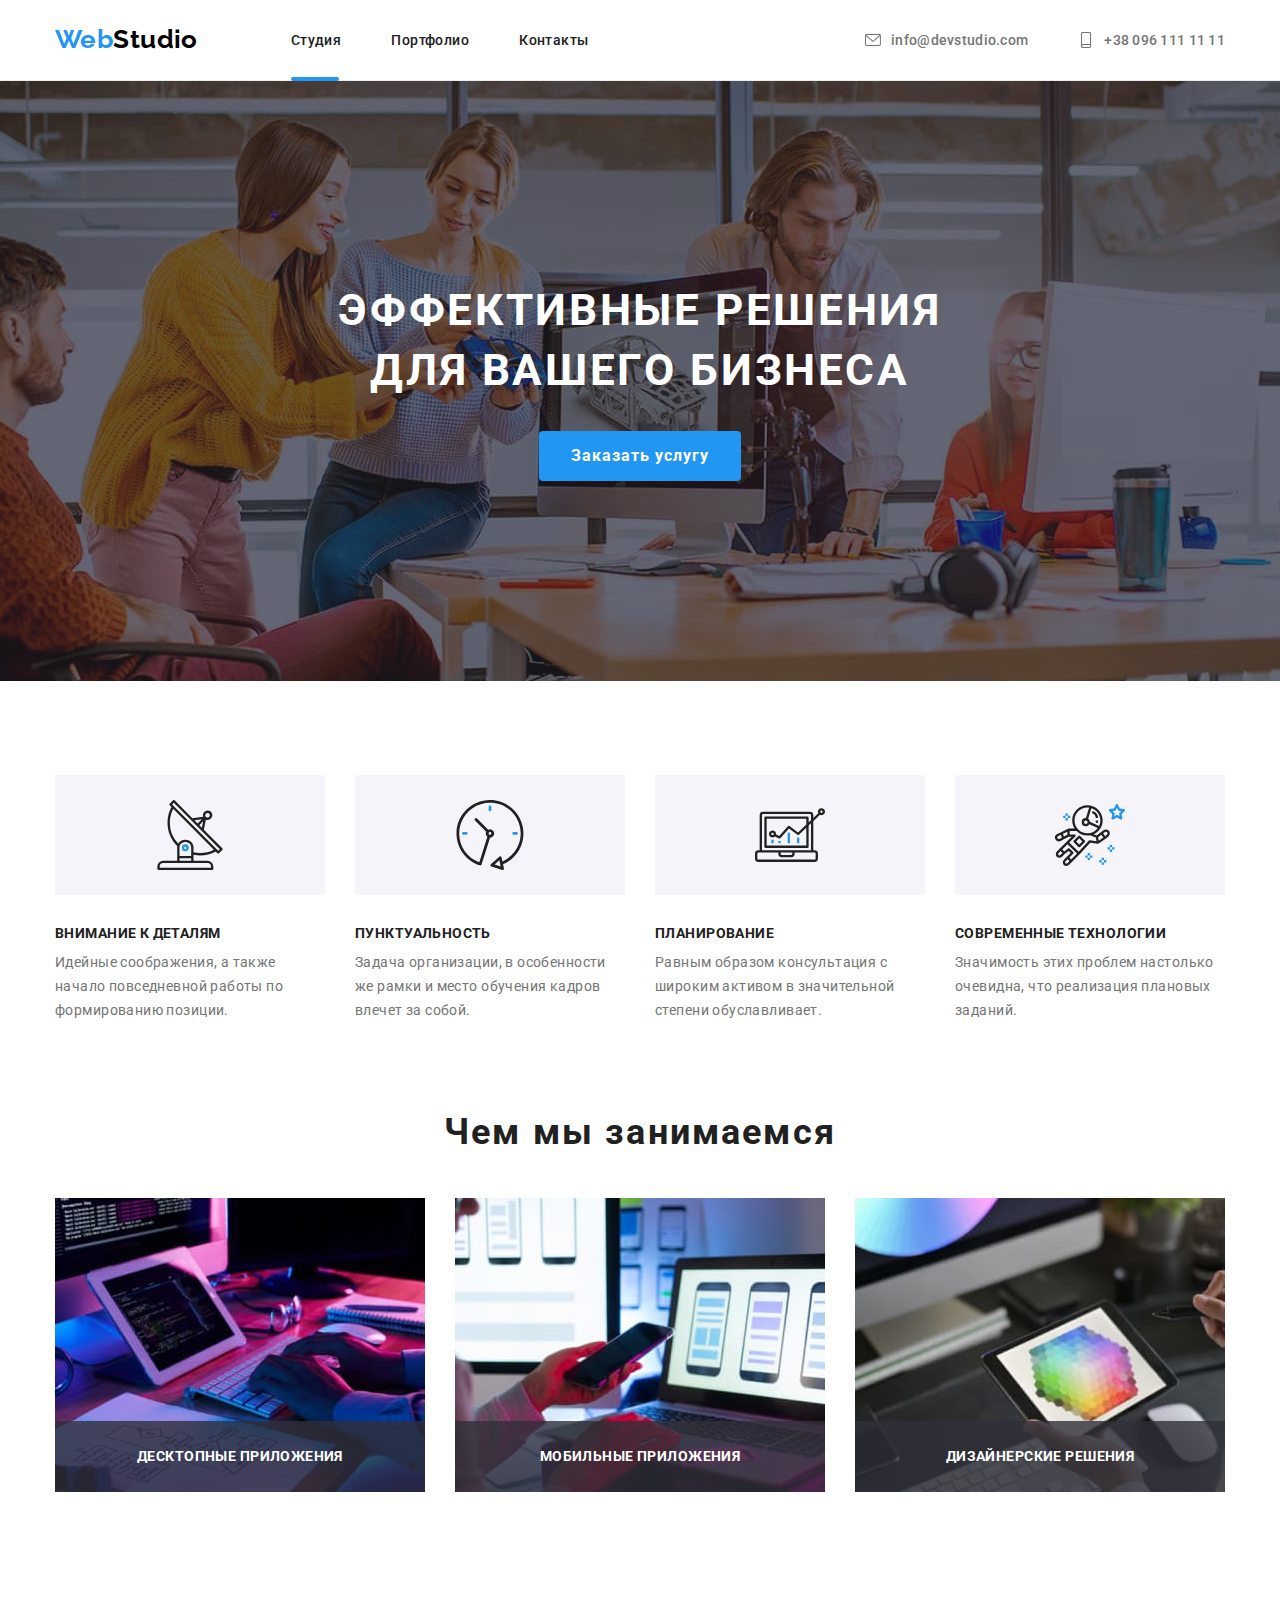
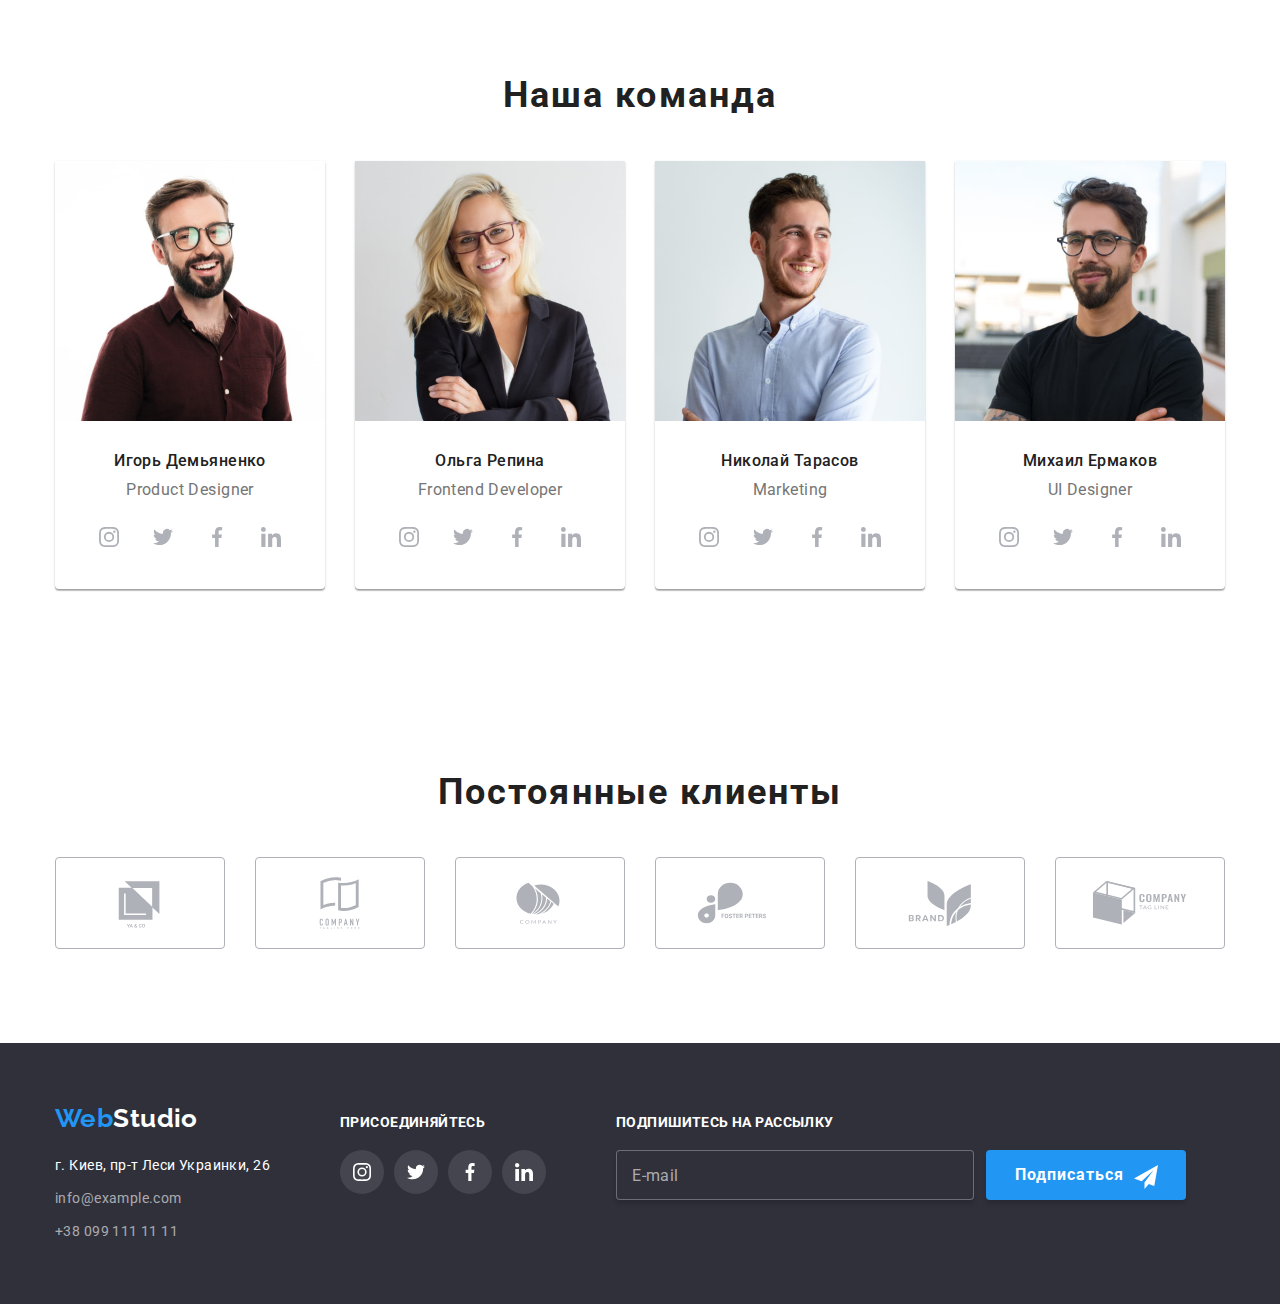
==== commit 0ee84f5b: "зроблено папки сасс" ====
--- a/index.html
+++ b/index.html
@@ -9,7 +9,6 @@
     <link rel="preconnect" href="https://fonts.gstatic.com" crossorigin>
     <link href="https://fonts.googleapis.com/css2?family=Raleway:wght@700&family=Roboto:wght@400;500;700;900&display=swap" rel="stylesheet">
     <link rel="stylesheet" href="https://cdnjs.cloudflare.com/ajax/libs/modern-normalize/1.1.0/modern-normalize.min.css">
-    <link rel="stylesheet" href="./сss/styles.css">
     <link rel="stylesheet" href="./css/main.min.css">
 </head>
 <body>
--- a/css/main.min.css
+++ b/css/main.min.css
@@ -1 +1 @@
-/*# sourceMappingURL=main.min.css.map */+:root{--color-primary: #212121;--color-secondary: #FFFFFF;--color: #2196F3;--color-third: #757575;--color-fourth: rgba(255, 255, 255, 0.6);--color-logo-header: #000000;--color-logo-footer: #FFFFFF;--color-background-primary: #E5E5E5;--color-background-secondary: #2F303A;--color-background-third: #FFFFFF;--color-background-fourth: #2196F3;--color-background-fifth: #F5F4FA;--font-family-primary: "Roboto", sans-serif;--font-family-logo: "Raleway", sans-serif;--color-border: #EEEEEE;--color-border-hover: #2196F3;--color-background-border: #FFFFFF;--color-background-images-comand: #FFFFFF;--color-background-border-header: #ECECEC;--color-background-icon: #FFFFFF;--color-background-icon-hover: #2196F3;--color-icon: #AFB1B8;--color-icon-hover: #FFFFFF;--color-background-icon-antenna: #F5F4FA;--color-border-icon: #AFB1B8;--color-icon-smartphone: #757575;--color-icon-clients: #AFB1B8;--color-icon-clients-hover: #2196F3;--color-icon-footer: #FFFFFF;--color-portfolio-overlay-text: #FFFFFF;--color-background-modal: #FFFFFF;--color-background-button-modal: #FFFFFF;--color-link-underline: #2196F3;--color-do-text: #FFFFFF;--color-modal-form-text: #757575;--color-modal-form-text-title: #212121;--color-modal-button-submit-text: #FFFFFF;--color-background-modal-button-submit: #2196F3;--color-footer-button-submit-text: #FFFFFF;--color-background-footer-button-submit: #2196F3;--color-footer-email-text: rgba(255, 255, 255, 0.6);--color-border-modal-input: #2196F3;--color-modal-icon: #212121;--color-modal-icon-X: #2196F3;--color-modal-icon-focus: #2196F3;--color-footer-form-icon: #FFFFFF;--color-background-modal-icon-checkbox: #2196F3;--color-modal-icon-border: #212121;--color-modal-icon-checkbox: #FFFFFF;--color-modal-link-text: #2196F3}.visually-hidden{position:absolute;width:1px;height:1px;margin:-1px;border:0;padding:0;white-space:nowrap;-webkit-clip-path:inset(100%);clip-path:inset(100%);clip:rect(0 0 0 0);overflow:hidden}.backdrop.is-hidden{opacity:0;pointer-events:none}.overlay{height:600px;max-width:1600px;margin-left:auto;margin-right:auto;background-image:linear-gradient(to right, rgba(47, 48, 58, 0.4), rgba(47, 48, 58, 0.4)),url(../images/Img\ header.jpg);background-size:cover;background-repeat:no-repeat;background-position:center}body{font-family:var(--font-family-primary);color:var(--color-primary);background-color:var(--color-secondary);font-size:14px;letter-spacing:.03em}html{box-sizing:border-box}*,*::before,*::after{box-sizing:inherit}h1,h2,h3,h4,h5,h6,p{margin:0}.list{list-style:none;margin:0;padding:0}.nav-menu{list-style:none;margin-right:0px;margin:0}.link{text-decoration:none;color:inherit}img{display:block;max-width:100%;height:auto}address{font-style:normal}ul,ol{margin:0;padding:0;list-style-type:none}.do-section-do{padding-top:0}.button-icon{fill:var(--color-icon);background-color:var(--color-background-icon);border:none;border-radius:50%;display:flex;justify-content:center;align-items:center;margin:0 auto;width:100%;height:100%;cursor:pointer;transition:background-color 250ms cubic-bezier(0.4, 0, 0.2, 1),fill 250ms cubic-bezier(0.4, 0, 0.2, 1)}.button-icon-social{width:20px;height:20px;fill:var(--color-icon);transition:background-color 250ms cubic-bezier(0.4, 0, 0.2, 1),fill 250ms cubic-bezier(0.4, 0, 0.2, 1)}.button-icon:hover,.button-icon:focus{background-color:var(--color-background-icon-hover);fill:var(--color-icon-hover)}.button-icon-social:hover,.button-icon-social:focus{fill:var(--color-icon-hover)}.button-icon:hover .button-icon-social,.button-icon:focus .button-icon-social{fill:var(--color-icon-hover)}.button:active{background-color:var(--color-background-fourth);color:var(--color-secondary)}.form{width:448px;margin-left:auto;margin-right:auto;padding:0px}.form-field{display:flex;flex-direction:column;padding:0;position:relative;outline:none}.form-field+.form-field{margin-top:10px}.form-field__label{margin-bottom:4px;font-family:var(--font-family-primary);font-weight:400;font-size:12px;line-height:1.1666;text-align:left;letter-spacing:.01em;color:var(--color-modal-form-text);display:flex;align-items:center}.form-field__input{position:relative;width:100%;margin:0;padding:10px 42px;border:1px solid rgba(33,33,33,.2);border-radius:4px;transition:border 250ms cubic-bezier(0.4, 0, 0.2, 1)}.form-field__input:focus{border:1px solid #2196f3;outline:none}.form-field__input:focus~.form-field__modal-icon{fill:var(--color-modal-icon-focus)}textarea{resize:none}.form-field__coment{padding:12px 16px;border:1px solid rgba(33,33,33,.2);border-radius:4px;width:448px;height:120px;font-family:var(--font-family-primary);color:rgba(117,117,117,.5);font-weight:400;font-size:12px;line-height:1.1666;text-align:left;margin-bottom:4px;letter-spacing:.01em;transition:border 250ms cubic-bezier(0.4, 0, 0.2, 1)}.form-field__coment:focus{border:1px solid #2196f3;outline:none}.logo-header{font-family:var(--font-family-logo);color:var(--color-background-fourth);font-weight:700;font-size:26px;line-height:1.1923;text-decoration:none;display:block;padding-top:24px;padding-bottom:25px;margin-right:93px}.logo-header-text{font-family:var(--font-family-logo);color:var(--color-logo-header);font-weight:700;font-size:26px;line-height:1.1923;text-decoration:none}.hero-section__title{color:var(--color-secondary);font-family:var(--font-family-primary);font-size:44px;line-height:1.3636;text-align:center;letter-spacing:.06em;text-transform:uppercase;max-width:696px;margin:0 auto;margin-bottom:30px}.hero-section{background-color:var(--color-background-secondary);text-align:center;padding-top:200px;padding-bottom:200px}.hero-title{color:var(--color-secondary);font-size:44px;text-align:center;line-height:1.3636;text-align:center;background-color:var(--color-background-secondary)}.hero-section__button{padding:10px 32px;color:var(--color-secondary);background-color:var(--color-background-fourth);border:none;border-radius:4px;text-align:center;font-family:inherit;line-height:1.875;font-weight:700;font-size:16px;letter-spacing:.06em;cursor:pointer;display:inline-block;margin:0 auto;transition:box-shadow 250ms cubic-bezier(0.4, 0, 0.2, 1)}.hero-section__button:hover{box-shadow:0px 4px 4px rgba(0,0,0,.15)}.hero-section__button:focus{box-shadow:0px 4px 4px rgba(0,0,0,.15)}.hero-section__button:active{background-color:var(--color-background-fourth)}.title{color:var(--color-primary);font-family:var(--font-family-primary);font-size:36px;line-height:.8571;text-align:center;font-weight:700;letter-spacing:.06em;margin-bottom:50px}.title-form{font-family:var(--font-family-primary);color:var(-color-modal-form-text-title);font-weight:700;font-size:20px;line-height:1.15;text-align:center;margin-bottom:10px;letter-spacing:.03em}.especially-section{padding-top:94px;padding-bottom:94px;background-color:var(--color-secondary)}.especially-section__list{display:flex;flex-wrap:wrap}.especially-section__item{max-width:270px;margin:0 auto}.especially-section__item+.especially-section__item{margin-left:30px}.especially-section__name{text-transform:uppercase;font-family:var(--font-family-primary);color:var(--color-primary);font-weight:700;font-size:14px;line-height:1.1428;text-align:left;margin-bottom:10px}.especially-section__text{font-family:var(--font-family-primary);color:var(--color-third);font-weight:400;line-height:1.7142;text-align:left}.especially-item{color:var(--color-secondary);background-color:var(--color-background-icon-antenna);width:270px;height:120px;margin-bottom:30px;justify-content:center;display:flex;align-items:center}.especiall-item__icon{width:70px;height:70px}.comand-section{background-color:var(--color-background-fifth);padding-top:94px;padding-bottom:94px}.comand-section__image{margin-bottom:30px}.comand-section__list{display:flex}.comand-section__item{box-shadow:0px 1px 3px rgba(0,0,0,.12),0px 1px 1px rgba(0,0,0,.14),0px 2px 1px rgba(0,0,0,.2);border-radius:0px 0px 4px 4px;background-color:var(--color-background-images-comand)}.comand-section__item+.comand-section__item{margin-left:30px}.comand-section__subtitle{font-family:var(--font-family-primary);color:var(--color-primary);font-weight:500;Font-size:16px;line-height:1.1875;text-align:center;margin-bottom:10px}.comand-section__description{font-family:var(--font-family-primary);color:var(--color-third);font-weight:400;font-size:16px;line-height:1.1875;text-align:center;margin-bottom:16px}.comand-section-actions__list{display:flex;justify-content:center;align-items:center;padding:0;margin:0;list-style:none;margin-bottom:30px}.comand-section-actions__item{display:flex;width:44px;height:44px}.comand-section-actions__item+.comand-section-actions__item{margin-left:10px}.do-section{padding-top:0px;padding-bottom:94px}.do-section__list{display:flex}.do-section__item{flex-wrap:wrap}.do-section__item+.do-section__item{margin-left:30px}.do-thumb{position:relative;display:flex;width:370px;margin:0 auto;padding:0px}.do-thumb__list{position:absolute;display:flex;width:370px;height:71px;justify-content:center;align-items:center;background:rgba(47,48,58,.8);bottom:0px}.do-thumb__description{font-family:var(--font-family-primary);color:var(--color-do-text);size:14px;font-weight:700;font-style:normal;font-size:14px;line-height:1.1428;text-align:center;letter-spacing:.03em;text-transform:uppercase}.clients-section{padding-top:94px;padding-bottom:94px}.clients-sections__list{display:flex}.clients-sections__item{flex-wrap:wrap;padding:0;margin:0;border-radius:4px;border:1px solid var(--color-border-icon);width:170px;height:92px;display:flex;fill:var(--color-icon-clients);transition:fill 250ms cubic-bezier(0.4, 0, 0.2, 1),border 250ms cubic-bezier(0.4, 0, 0.2, 1)}.clients-sections__item:hover,.clients-sections__item:focus{fill:var(--color-icon-clients-hover);border:1px solid var(--color-border-hover)}.clients-sections__item+.clients-sections__item{margin-left:30px}.clients-sections__logo{width:106px;height:60px;list-style:none}.clients-sections__link{display:flex;justify-content:center;align-items:center;width:170px;height:92px}.section-portfolio__button-filter{color:var(--color-primary);background-color:var(--color-background-fifth);border-radius:4px;border:1px solid var(--color-border);text-align:center;font-family:inherit;line-height:1.625;font-weight:500;font-size:16px;letter-spacing:.03em;cursor:pointer;padding:6px 22px;transition:background-color 250ms cubic-bezier(0.4, 0, 0.2, 1),color 250ms cubic-bezier(0.4, 0, 0.2, 1),border 250ms cubic-bezier(0.4, 0, 0.2, 1),box-shadow 250ms cubic-bezier(0.4, 0, 0.2, 1)}.section-portfolio__button-filter:hover{background-color:var(--color-background-fourth);color:var(--color-secondary);border:1px solid var(--color-border-hover);box-shadow:0px 3px 1px rgba(0,0,0,.1),0px 1px 2px rgba(0,0,0,.08),0px 2px 2px rgba(0,0,0,.12)}.section-portfolio__button-filter:focus{background-color:var(--color-background-fourth);color:var(--color-secondary);border:1px solid var(--color-border-hover);box-shadow:0px 3px 1px rgba(0,0,0,.1),0px 1px 2px rgba(0,0,0,.08),0px 2px 2px rgba(0,0,0,.12)}.section-portfolio__item-filter{display:flex;justify-content:center}.section-portfolio__item-filter+.section-portfolio__item-filter{margin-left:8px}.section-portfolio__list-filter{font-family:var(--font-family-primary);color:var(--color-primary);font-style:medium;font-size:16px;line-height:1.625;text-align:center;display:flex;justify-content:center;margin-bottom:50px;transition:color 250ms cubic-bezier(0.4, 0, 0.2, 1)}.section-portfolio__list-filter:hover{color:var(--color-secondary)}.section-portfolio__list-filter:focus{color:var(--color-secondary)}.section-portfolio__list-project{flex-wrap:wrap;display:flex}.portfolio-project-item{border-left:1px solid var(--color-border);border-right:1px solid var(--color-border);border-bottom:1px solid var(--color-border);background-color:var(--color-background-border);padding:20px 24px}.section-portfolio__item-project{font-family:var(--font-family-primary);color:var(--color-primary);font-weight:700;font-size:18px;line-height:2;letter-spacing:.06em;width:370px;margin-right:30px;margin-bottom:30px}.portfolio-project-item__name{font-family:var(--font-family-primary);color:var(--color-primary);font-weight:700;Font-size:18px;line-height:2;letter-spacing:.06em;text-align:left;width:322px;margin-right:30px;margin-bottom:4px}.section-portfolio__item-project:nth-child(3n){margin-right:0px}.section-portfolio__item-project:nth-last-child(-n+3){margin-bottom:0px}.portfolio-project-item__description{font-family:var(--font-family-primary);color:var(--color-third);font-weight:400;Font-size:16px;line-height:1.875;text-align:left;margin-top:0;margin-bottom:0px}.section-portfolio__link{display:block;transition:box-shadow 250ms cubic-bezier(0.4, 0, 0.2, 1)}.section-portfolio__link:hover,.section-portfolio__link:focus{box-shadow:0px 1px 1px rgba(0,0,0,.12),0px 4px 4px rgba(0,0,0,.06),1px 4px 6px rgba(0,0,0,.16)}.portfolio-thumb{position:relative;overflow:hidden}.portfolio-thumb::before{position:absolute;top:0;left:0;right:0;bottom:0;content:""}.portfolio-thumb-overlay{position:absolute;width:100%;height:100%;padding:63px 24px;background-color:rgba(33,150,243,.9);top:0;left:0;transform:translateY(101%);transition:transform 250ms cubic-bezier(0.4, 0, 0.2, 1)}.portfolio-thumb-overlay__description{font-family:var(--font-family-primary);color:var(--color-portfolio-overlay-text);size:18px;font-weight:400;font-style:normal;font-size:18px;line-height:1.5555;text-align:left;letter-spacing:.03em;text-shadow:0px 4px 4px rgba(0,0,0,.25);max-width:322px;max-height:168px;margin:0 auto;position:absolute}.section-portfolio__link:hover .portfolio-thumb-overlay{transform:translateY(0%)}.portfolio-thumb__image{display:block}.form-field-checkbox{display:flex;width:100%;height:24px;margin-bottom:30px;margin-top:10px;padding:0;position:relative;outline:none}.checkbox__input{-webkit-appearance:none;-moz-appearance:none;appearance:none;left:0;transition:border 250ms cubic-bezier(0.4, 0, 0.2, 1),background-color 250ms cubic-bezier(0.4, 0, 0.2, 1)}.checkbox__input:checked+.checkbox__icon{border-color:rgba(0,0,0,0);background-color:var(--color-background-modal-icon-checkbox);background-size:contain;background-origin:border-box}.checkbox{width:425px;height:24px;left:11.5px;color:var(--color-modal-form-text);display:flex;align-items:center;position:absolute}.checkbox__icon{position:absolute;bottom:4.5px;left:0px;display:inline-block;width:16px;height:15px;margin-right:10px;background-color:#fff;fill:var(--color-modal-icon-checkbox);border:2px solid var(--color-modal-icon-border);border-radius:4px}.checkbox__link{font-family:var(--font-family-primary);font-weight:400;font-size:14px;line-height:1.7142;text-align:left;letter-spacing:.03em;color:var(--color-modal-link-text);display:flex;align-items:center;text-decoration:underline;position:absolute;right:0;transition:color 250ms cubic-bezier(0.4, 0, 0.2, 1)}.checkbox__description{font-family:var(--font-family-primary);font-weight:400;font-size:14px;line-height:1.7142;text-align:left;letter-spacing:.03em;color:var(--color-modal-form-text);align-items:center;left:24.38px;position:absolute}.container{width:1200px;margin:0 auto;padding:0 15px}.container-footer{display:flex;align-items:baseline}.section{background-color:var(--color-secondary)}.section-portfolio{background-color:var(--color-secondary);padding-top:100px;padding-bottom:94px}.nav{display:flex;align-items:center}.nav-menu{display:flex;align-items:center}.nav-menu__item{display:inline-block}.nav-menu__item+.nav-menu__item{margin-left:50px}.nav-menu__link{color:var(--color-primary);text-decoration:none;line-height:1.1428;font-weight:500;text-align:left;display:block;padding-top:32px;padding-bottom:32px;transition:color 250ms cubic-bezier(0.4, 0, 0.2, 1)}.nav-menu__link:hover{color:var(--color)}.nav-menu_link:focus{color:var(--color)}.nav-menu .nav-menu_link.current{color:var(--color)}.nav-link{position:relative}.link-nav-portfolio{position:relative}.nav-link::after{content:"";display:block;width:48px;height:4px;background-color:var(--color-link-underline);position:absolute;left:0;bottom:-1px;border-radius:2px}.link-nav-portfolio::after{content:"";display:block;width:78px;height:4px;background-color:var(--color-link-underline);position:absolute;left:0;bottom:-1px;border-radius:2px}header{background-color:var(--color-background-third);border-bottom:1px solid var(--color-background-border-header)}.header-inner{align-items:center;display:flex}.menu-сontacts{display:flex;align-items:center;margin-left:auto}.menu-contacts__item+.menu-contacts__item{margin-left:50px}.menu-contacts__link{color:var(--color-third);text-decoration:none;line-height:1.1428;font-weight:500;text-align:left;display:flex;align-items:center;padding-top:32px;padding-bottom:32px;letter-spacing:.02em;transition:fill 250ms cubic-bezier(0.4, 0, 0.2, 1)}.menu-contacts__link:hover{color:var(--color)}.menu-contacts__link:focus{color:var(--color)}.menu-contacts__icon{width:16px;height:16px;margin-right:10px;fill:var(--color-icon-smartphone)}.menu-contacts__link:hover .menu-contacts__icon{fill:var(--color-background-icon-hover)}footer{background-color:var(--color-background-secondary);padding:60px 0}.footer__inner{display:flex;flex-direction:column}.footer__logo{font-family:var(--font-family-logo);color:var(--color-background-fourth);font-weight:700;font-size:26px;line-height:1.1923;text-decoration:none;margin-bottom:20px;display:block}.logo-footer-text{font-family:var(--font-family-logo);color:var(--color-logo-footer);font-weight:700;font-size:26px;line-height:1.1923;text-decoration:none}.footer-contacts{display:flex;flex-direction:column;margin-top:0px}.footer-contacts-list{display:flex;flex-direction:column}.footer-contacts__item{display:block}.footer-contacts__item+.footer-contacts__item{margin-top:9px}.footer-contacts__link--start{color:var(--color-secondary);font-weight:400;text-decoration:none;line-height:1.7142;text-align:left;font-style:normal;transition:color 250ms cubic-bezier(0.4, 0, 0.2, 1)}.footer-contacts__link{color:var(--color-fourth);text-decoration:none;font-weight:400;line-height:1.7142;text-align:left;font-style:normal;transition:color 250ms cubic-bezier(0.4, 0, 0.2, 1)}.footer-contacts__link--start:hover,.footer-contacts__link:hover{color:var(--color)}.footer-contacts__link--start:focus,.footer-contacts__link:focus{color:var(--color)}.footer-social__list{display:flex;justify-content:center;align-items:center;list-style:none}.footer-social__link{color:var(--color-icon-footer);background-color:rgba(255,255,255,.1);border:none;border-radius:50%;display:flex;width:100%;height:100%;cursor:pointer;align-items:center;justify-content:center;transition:background-color 250ms cubic-bezier(0.4, 0, 0.2, 1),box-shadow 250ms cubic-bezier(0.4, 0, 0.2, 1)}.footer-social__link:hover,.footer-social__link:focus{background-color:var(--color-background-icon-hover);box-shadow:0px 4px 4px rgba(0,0,0,.25)}.footer-social__icon{width:20px;height:18px;fill:var(--color-icon-footer);transition:fill 250ms cubic-bezier(0.4, 0, 0.2, 1)}.footer-social__icon:hover,.footer-social__icon:focus{fill:var(--color-icon-hover)}.footer-social__item{width:44px;height:44px;display:flex}.footer-social__item+.footer-social__item{margin-left:10px}.footer__description{text-transform:uppercase;font-family:var(--font-family-primary);color:var(--color-secondary);font-weight:700;font-size:14px;line-height:1.1428;text-align:left;margin-bottom:20px}.footer__form{display:flex;width:570px;margin-left:auto;margin-right:auto;padding:0px}.form-field-footer{display:flex;margin-bottom:0px;padding:0;position:relative}.form-field-footer__input{margin:0;padding:15px;border:1px solid rgba(255,255,255,.3);box-shadow:0px 4px 4px rgba(0,0,0,.15);border-radius:4px;margin-right:12px;width:358px;height:50px;background-color:#2f303a;text-align:left;font-family:var(--font-family-primary);color:var(--color-footer-email-text);font-weight:400;font-size:16px;line-height:1.25;letter-spacing:.03em;outline:none}.form-field-footer__button-submit{padding:10px 29px;color:var(--color-footer-button-submit-text);background-color:var(--color-background-footer-button-submit);border:none;border-radius:4px;box-shadow:0px 4px 4px rgba(0,0,0,.15);text-align:center;font-family:inherit;line-height:1.875;font-weight:700;font-size:16px;letter-spacing:.06em;cursor:pointer;display:inline-flex;margin:0 auto;position:absolute;width:200px;height:50px}.form-field-footer__button-submit::after{content:"";display:inline-block;width:24px;height:24px;background-color:var(--color-link-underline);position:absolute;right:28px;margin-left:10px}.form-field-footer__button-icon{position:absolute;bottom:11px;left:148px;display:inline-block;width:24px;height:24px;fill:var(--color-footer-form-icon)}.footer__inner+.footer__inner{margin-left:70px}.form-field-footer__input::-moz-placeholder{text-align:left;font-family:var(--font-family-primary);color:var(--color-footer-email-text);font-weight:400;font-size:16px;line-height:1.25;letter-spacing:.03em}.form-field-footer__input:-ms-input-placeholder{text-align:left;font-family:var(--font-family-primary);color:var(--color-footer-email-text);font-weight:400;font-size:16px;line-height:1.25;letter-spacing:.03em}.form-field-footer__input::placeholder{text-align:left;font-family:var(--font-family-primary);color:var(--color-footer-email-text);font-weight:400;font-size:16px;line-height:1.25;letter-spacing:.03em}.backdrop{position:fixed;top:0;left:0;width:100%;height:100%;background-color:rgba(0,0,0,.2);transition:opacity .5s,visibility .5s;transition-duration:250ms;transition-timing-function:cubic-bezier(0.4, 0, 0.2, 1)}.modal{position:absolute;top:50%;left:50%;transform:translate(-50%, -50%);width:528px;height:581px;background-color:var(--color-background-modal);border-radius:4px;padding:40px}.modal__button{position:absolute;top:14px;right:14px;fill:#000;background-color:var(--color-background-button-modal);border:1px solid rgba(0,0,0,.1);border-radius:50%;width:30px;height:30px;cursor:pointer;display:flex;justify-content:center;align-items:center;margin:0}.modal__button-close{width:18px;height:18px;fill:#000;transition:fill 250ms cubic-bezier(0.4, 0, 0.2, 1)}.modal__button-close:hover{fill:var(--color-modal-icon-X)}.form-field__modal-icon{position:absolute;bottom:11px;left:12px;right:12px;display:inline-block;width:18px;height:18px;background-color:#fff;fill:var(--color-modal-icon)}.button-modal-submit{padding:10px 55px;color:var(--color-modal-button-submit-text);background-color:var(--color-background-modal-button-submit);border:none;border-radius:4px;box-shadow:0px 4px 4px rgba(0,0,0,.15);text-align:center;font-family:inherit;line-height:1.875;font-weight:700;font-size:16px;letter-spacing:.06em;cursor:pointer;display:inline-block;margin:0 auto;position:relative}/*# sourceMappingURL=main.min.css.map */